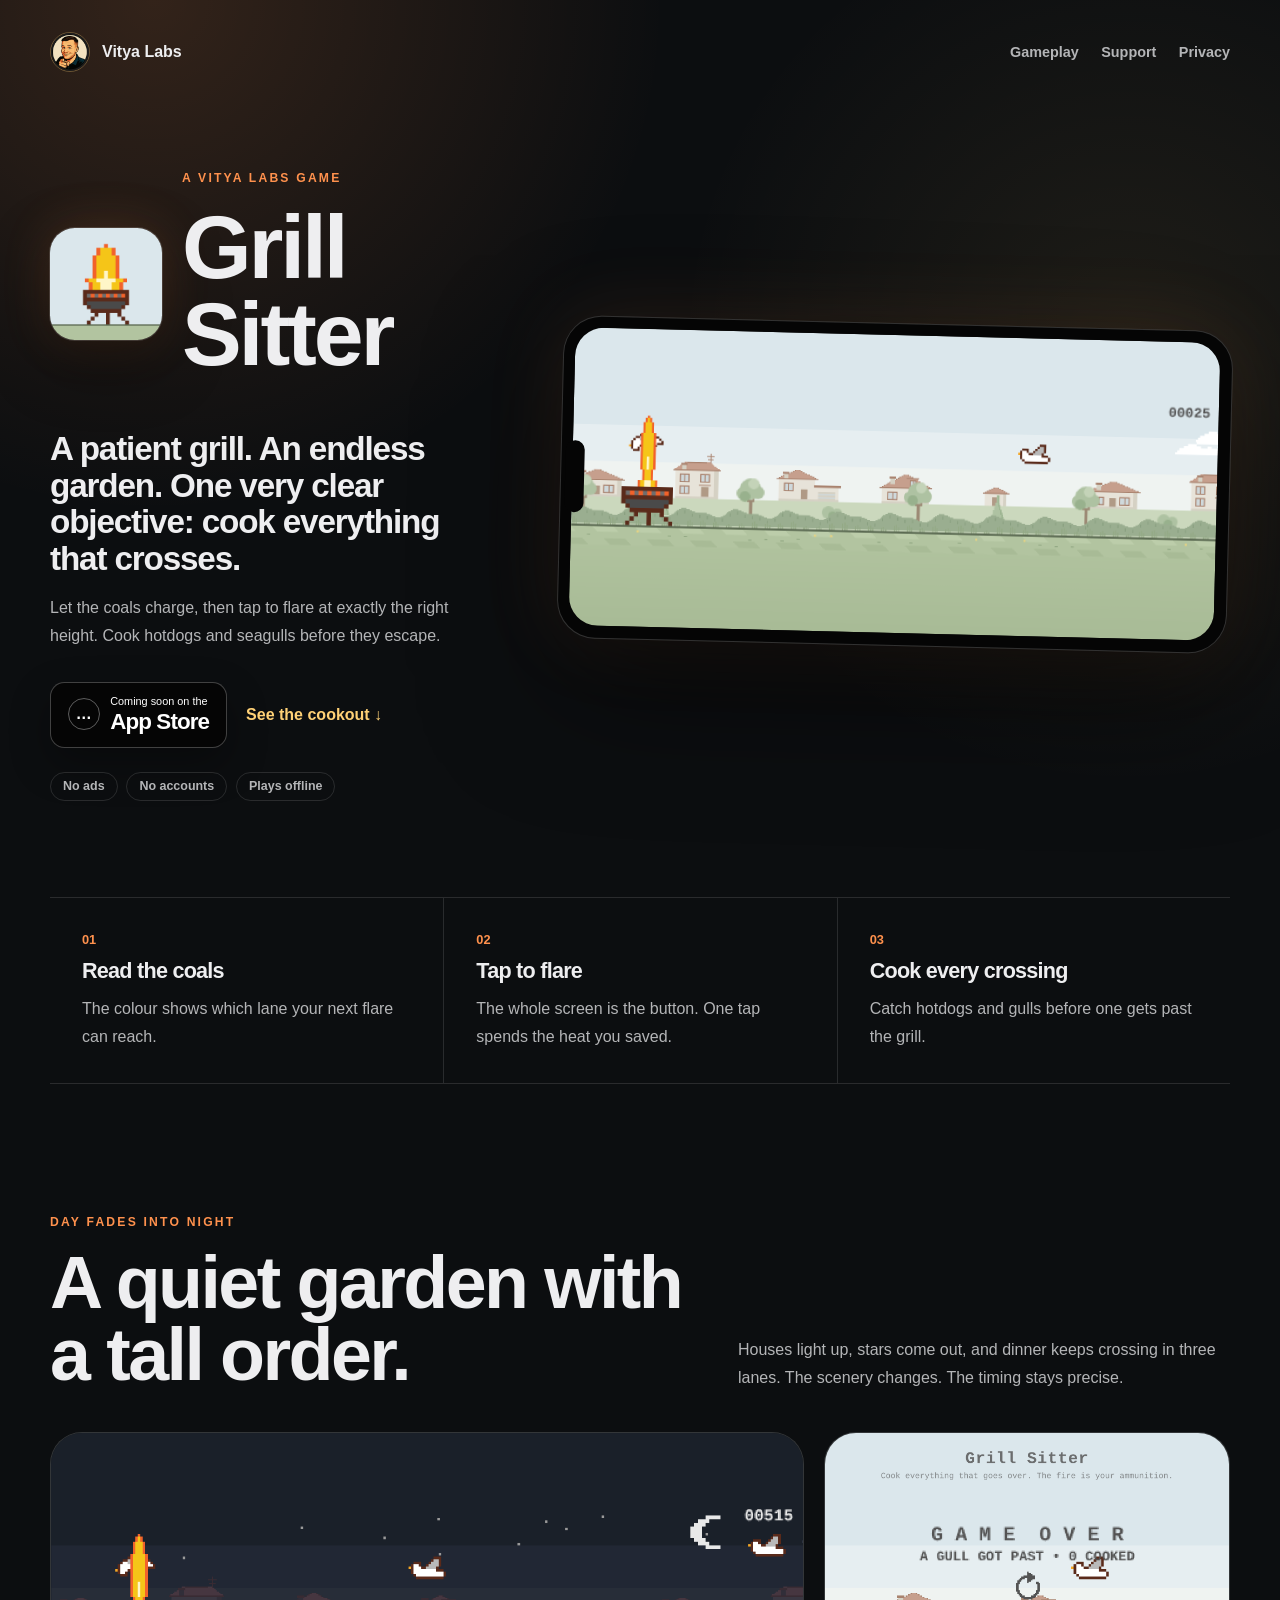
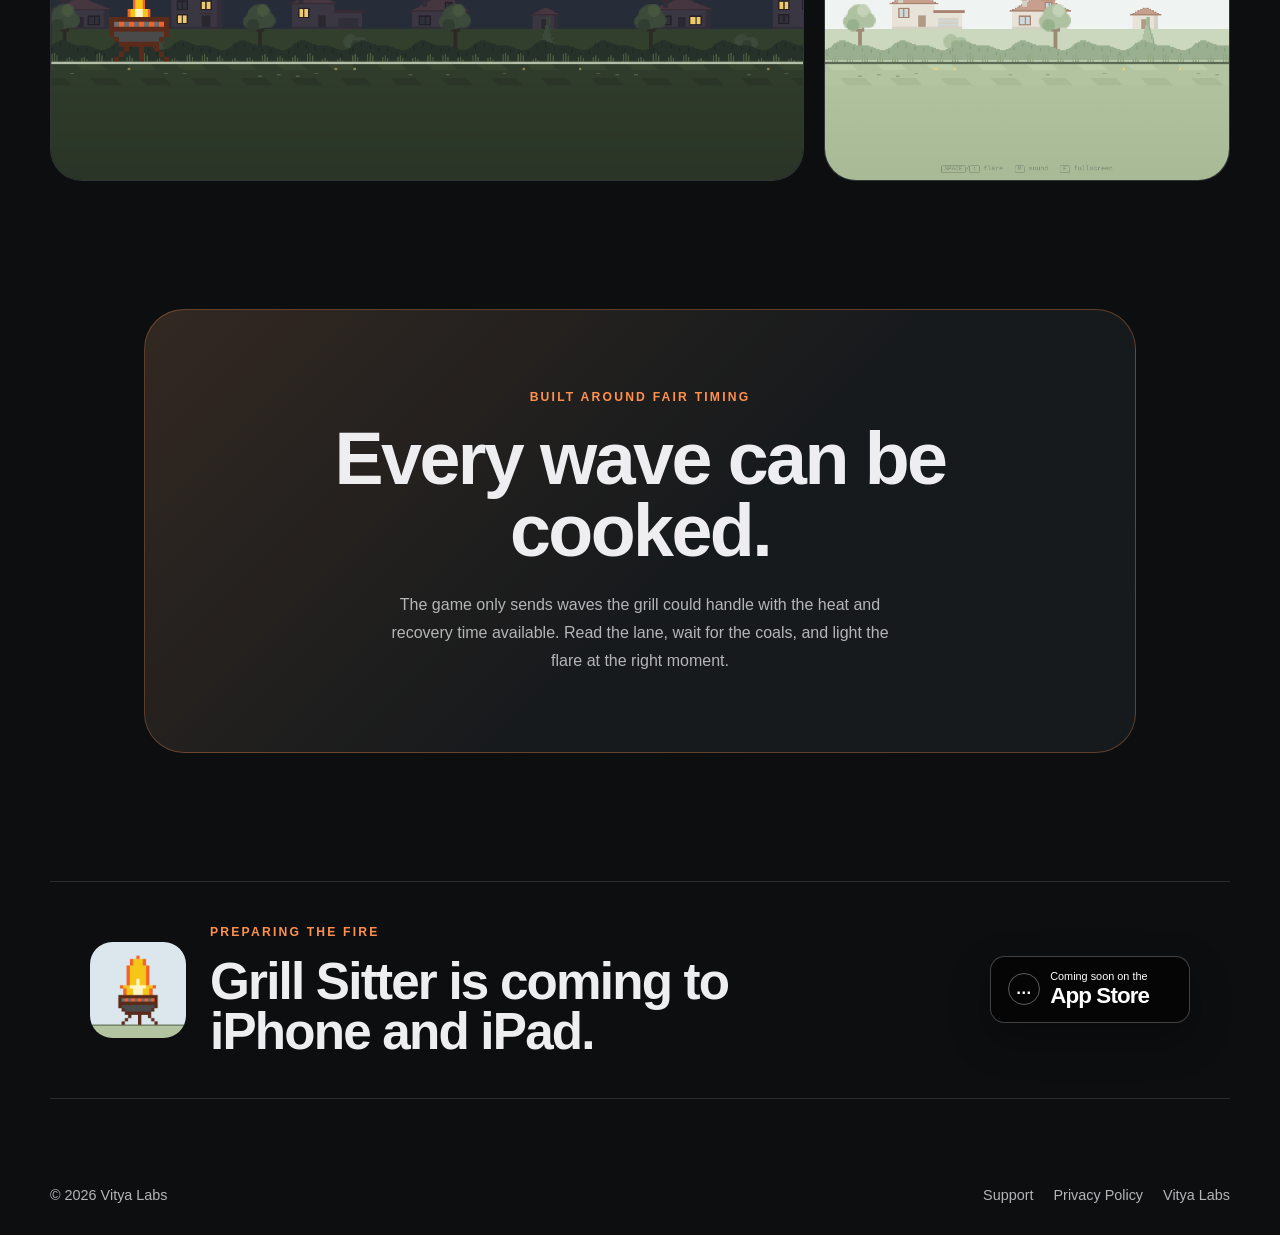
==== grill-sitter/index.html @ 37d4f5b4 "Add Grill Sitter website and supporting assets This commit introduces a new microsite for the Grill " ====
<!doctype html>
<html lang="en">
<head>
  <meta charset="utf-8">
  <meta name="viewport" content="width=device-width, initial-scale=1">
  <title>Grill Sitter | Vitya Labs</title>
  <meta name="description" content="Grill Sitter is a pixel-art timing game for iPhone and iPad from Vitya Labs.">
  <meta name="theme-color" content="#0c0e10">
  <meta property="og:title" content="Grill Sitter | Vitya Labs">
  <meta property="og:description" content="Charge the coals, time the flare, and cook every crossing.">
  <meta property="og:type" content="website">
  <meta property="og:image" content="./assets/icon.png">
  <link rel="icon" type="image/png" href="./assets/icon.png">
  <link rel="apple-touch-icon" href="./assets/icon.png">
  <link rel="stylesheet" href="./styles.css">
</head>
<body>
  <main class="shell landing-shell">
    <header class="topbar">
      <a class="brand" href="../">
        <img src="../assets/icons/vitya-logo_big.jpg" alt="">
        <span>Vitya Labs</span>
      </a>
      <nav class="landing-nav" aria-label="Grill Sitter navigation">
        <a href="#gameplay">Gameplay</a>
        <a href="./support.html">Support</a>
        <a href="./privacy.html">Privacy</a>
      </nav>
    </header>

    <section class="game-hero">
      <div class="game-hero-copy">
        <div class="game-title-row">
          <img class="app-icon" src="./assets/icon.png" alt="Grill Sitter app icon">
          <div>
            <p class="eyebrow">A Vitya Labs game</p>
            <h1>Grill Sitter</h1>
          </div>
        </div>
        <p class="lead">
          A patient grill. An endless garden. One very clear objective:
          cook everything that crosses.
        </p>
        <p class="hero-detail">
          Let the coals charge, then tap to flare at exactly the right height.
          Cook hotdogs and seagulls before they escape.
        </p>
        <div class="hero-actions">
          <span class="store-badge store-badge--disabled" aria-label="Grill Sitter — coming soon on the App Store">
            <span class="store-arrow" aria-hidden="true">…</span>
            <span>
              <small>Coming soon on the</small>
              <strong>App Store</strong>
            </span>
          </span>
          <a class="text-link" href="#gameplay">See the cookout ↓</a>
        </div>
        <ul class="hero-facts" aria-label="Game highlights">
          <li>No ads</li>
          <li>No accounts</li>
          <li>Plays offline</li>
        </ul>
      </div>

      <div class="hero-device" aria-label="Grill Sitter daytime gameplay">
        <div class="device-camera" aria-hidden="true"></div>
        <img src="./assets/gameplay-day.png" alt="Grill Sitter flaring beneath crossing seagulls in a suburban garden during the day">
      </div>
    </section>

    <section class="feature-strip" aria-label="How to play">
      <article>
        <span>01</span>
        <h2>Read the coals</h2>
        <p>The colour shows which lane your next flare can reach.</p>
      </article>
      <article>
        <span>02</span>
        <h2>Tap to flare</h2>
        <p>The whole screen is the button. One tap spends the heat you saved.</p>
      </article>
      <article>
        <span>03</span>
        <h2>Cook every crossing</h2>
        <p>Catch hotdogs and gulls before one gets past the grill.</p>
      </article>
    </section>

    <section class="showcase" id="gameplay">
      <div class="showcase-heading">
        <div>
          <p class="eyebrow">Day fades into night</p>
          <h2>A quiet garden with a tall order.</h2>
        </div>
        <p>
          Houses light up, stars come out, and dinner keeps crossing in three
          lanes. The scenery changes. The timing stays precise.
        </p>
      </div>

      <div class="screen-grid">
        <figure class="screen-card screen-card-wide">
          <img src="./assets/gameplay-night.png" alt="Grill Sitter at night with a tall flame, moon, lit houses, and crossing seagulls">
          <figcaption>
            <strong>Night shift</strong>
            <span>Moonlight, lit windows, and the same split-second timing.</span>
          </figcaption>
        </figure>
        <figure class="screen-card">
          <img src="./assets/game-over.png" alt="Grill Sitter game-over screen after a seagull gets past the grill">
          <figcaption>
            <strong>One more shift?</strong>
            <span>Your best cooked score stays on your device.</span>
          </figcaption>
        </figure>
      </div>
    </section>

    <section class="fairness-card">
      <p class="eyebrow">Built around fair timing</p>
      <h2>Every wave can be cooked.</h2>
      <p>
        The game only sends waves the grill could handle with the heat and
        recovery time available. Read the lane, wait for the coals, and light
        the flare at the right moment.
      </p>
    </section>

    <section class="final-cta">
      <img class="final-icon" src="./assets/icon.png" alt="">
      <div>
        <p class="eyebrow">Preparing the fire</p>
        <h2>Grill Sitter is coming to iPhone and iPad.</h2>
      </div>
      <span class="store-badge compact store-badge--disabled" aria-label="Grill Sitter — coming soon on the App Store">
        <span class="store-arrow" aria-hidden="true">…</span>
        <span>
          <small>Coming soon on the</small>
          <strong>App Store</strong>
        </span>
      </span>
    </section>

    <footer class="landing-footer">
      <span>© 2026 Vitya Labs</span>
      <div>
        <a href="./support.html">Support</a>
        <a href="./privacy.html">Privacy Policy</a>
        <a href="../">Vitya Labs</a>
      </div>
    </footer>
  </main>
</body>
</html>
---- grill-sitter/styles.css ----
@import url("../hotdog-runner/styles.css");

.store-badge--disabled {
  cursor: default;
  user-select: none;
}

.store-badge--disabled:hover {
  border-color: rgba(255, 255, 255, 0.2);
  transform: none;
}
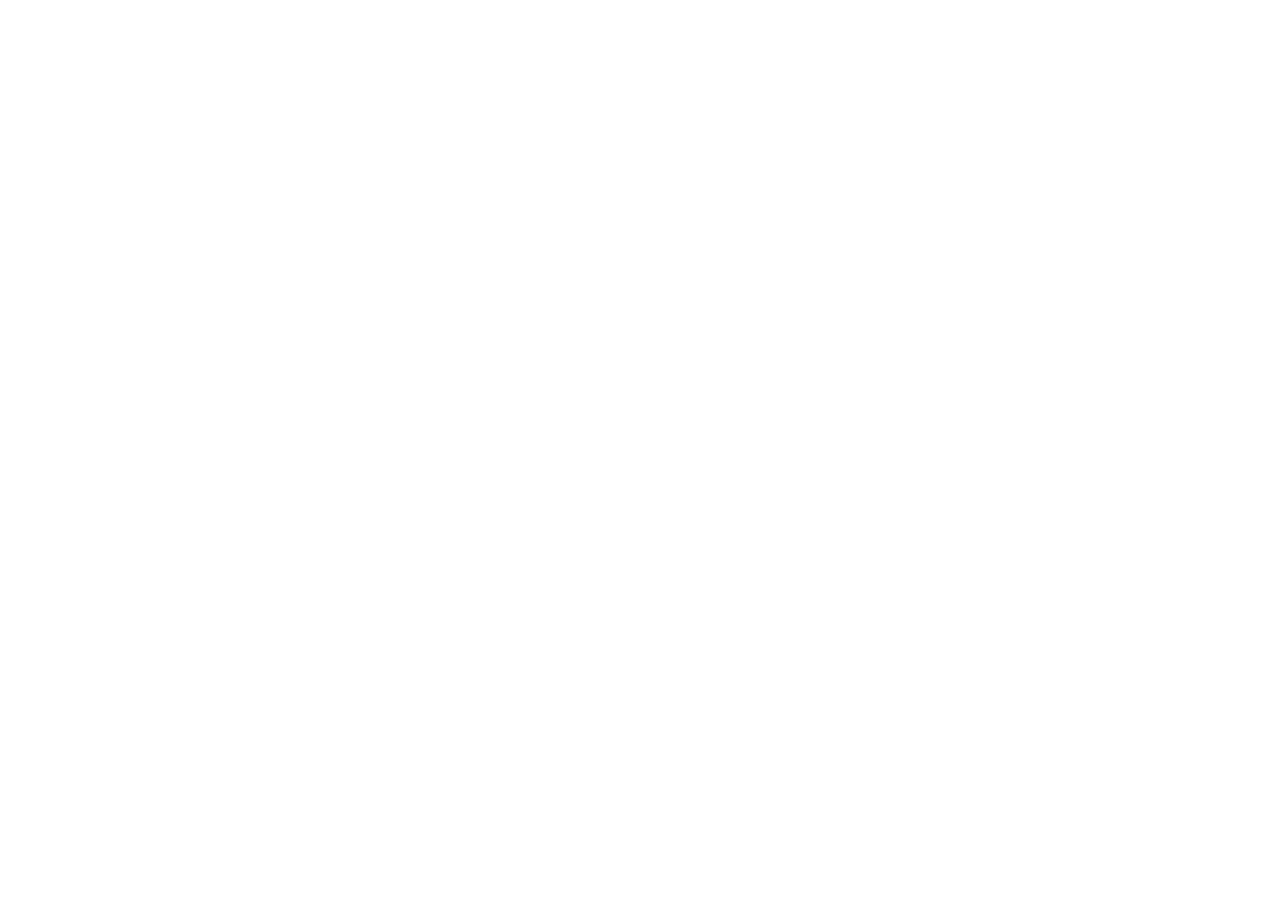
==== commit 7ba1e9fb: "Redirect game pages to Vitya Games" ====
--- a/grill-sitter/index.html
+++ b/grill-sitter/index.html
@@ -3,152 +3,12 @@
 <head>
   <meta charset="utf-8">
   <meta name="viewport" content="width=device-width, initial-scale=1">
-  <title>Grill Sitter | Vitya Labs</title>
-  <meta name="description" content="Grill Sitter is a pixel-art timing game for iPhone and iPad from Vitya Labs.">
-  <meta name="theme-color" content="#0c0e10">
-  <meta property="og:title" content="Grill Sitter | Vitya Labs">
-  <meta property="og:description" content="Charge the coals, time the flare, and cook every crossing.">
-  <meta property="og:type" content="website">
-  <meta property="og:image" content="./assets/icon.png">
-  <link rel="icon" type="image/png" href="./assets/icon.png">
-  <link rel="apple-touch-icon" href="./assets/icon.png">
-  <link rel="stylesheet" href="./styles.css">
+  <title>Grill Sitter moved to Vitya Games</title>
+  <meta http-equiv="refresh" content="0; url=https://vitya-games.github.io/grill-sitter/">
+  <link rel="canonical" href="https://vitya-games.github.io/grill-sitter/">
+  <script>location.replace("https://vitya-games.github.io/grill-sitter/" + location.search + location.hash);</script>
 </head>
 <body>
-  <main class="shell landing-shell">
-    <header class="topbar">
-      <a class="brand" href="../">
-        <img src="../assets/icons/vitya-logo_big.jpg" alt="">
-        <span>Vitya Labs</span>
-      </a>
-      <nav class="landing-nav" aria-label="Grill Sitter navigation">
-        <a href="#gameplay">Gameplay</a>
-        <a href="./support.html">Support</a>
-        <a href="./privacy.html">Privacy</a>
-      </nav>
-    </header>
-
-    <section class="game-hero">
-      <div class="game-hero-copy">
-        <div class="game-title-row">
-          <img class="app-icon" src="./assets/icon.png" alt="Grill Sitter app icon">
-          <div>
-            <p class="eyebrow">A Vitya Labs game</p>
-            <h1>Grill Sitter</h1>
-          </div>
-        </div>
-        <p class="lead">
-          A patient grill. An endless garden. One very clear objective:
-          cook everything that crosses.
-        </p>
-        <p class="hero-detail">
-          Let the coals charge, then tap to flare at exactly the right height.
-          Cook hotdogs and seagulls before they escape.
-        </p>
-        <div class="hero-actions">
-          <span class="store-badge store-badge--disabled" aria-label="Grill Sitter — coming soon on the App Store">
-            <span class="store-arrow" aria-hidden="true">…</span>
-            <span>
-              <small>Coming soon on the</small>
-              <strong>App Store</strong>
-            </span>
-          </span>
-          <a class="text-link" href="#gameplay">See the cookout ↓</a>
-        </div>
-        <ul class="hero-facts" aria-label="Game highlights">
-          <li>No ads</li>
-          <li>No accounts</li>
-          <li>Plays offline</li>
-        </ul>
-      </div>
-
-      <div class="hero-device" aria-label="Grill Sitter daytime gameplay">
-        <div class="device-camera" aria-hidden="true"></div>
-        <img src="./assets/gameplay-day.png" alt="Grill Sitter flaring beneath crossing seagulls in a suburban garden during the day">
-      </div>
-    </section>
-
-    <section class="feature-strip" aria-label="How to play">
-      <article>
-        <span>01</span>
-        <h2>Read the coals</h2>
-        <p>The colour shows which lane your next flare can reach.</p>
-      </article>
-      <article>
-        <span>02</span>
-        <h2>Tap to flare</h2>
-        <p>The whole screen is the button. One tap spends the heat you saved.</p>
-      </article>
-      <article>
-        <span>03</span>
-        <h2>Cook every crossing</h2>
-        <p>Catch hotdogs and gulls before one gets past the grill.</p>
-      </article>
-    </section>
-
-    <section class="showcase" id="gameplay">
-      <div class="showcase-heading">
-        <div>
-          <p class="eyebrow">Day fades into night</p>
-          <h2>A quiet garden with a tall order.</h2>
-        </div>
-        <p>
-          Houses light up, stars come out, and dinner keeps crossing in three
-          lanes. The scenery changes. The timing stays precise.
-        </p>
-      </div>
-
-      <div class="screen-grid">
-        <figure class="screen-card screen-card-wide">
-          <img src="./assets/gameplay-night.png" alt="Grill Sitter at night with a tall flame, moon, lit houses, and crossing seagulls">
-          <figcaption>
-            <strong>Night shift</strong>
-            <span>Moonlight, lit windows, and the same split-second timing.</span>
-          </figcaption>
-        </figure>
-        <figure class="screen-card">
-          <img src="./assets/game-over.png" alt="Grill Sitter game-over screen after a seagull gets past the grill">
-          <figcaption>
-            <strong>One more shift?</strong>
-            <span>Your best cooked score stays on your device.</span>
-          </figcaption>
-        </figure>
-      </div>
-    </section>
-
-    <section class="fairness-card">
-      <p class="eyebrow">Built around fair timing</p>
-      <h2>Every wave can be cooked.</h2>
-      <p>
-        The game only sends waves the grill could handle with the heat and
-        recovery time available. Read the lane, wait for the coals, and light
-        the flare at the right moment.
-      </p>
-    </section>
-
-    <section class="final-cta">
-      <img class="final-icon" src="./assets/icon.png" alt="">
-      <div>
-        <p class="eyebrow">Preparing the fire</p>
-        <h2>Grill Sitter is coming to iPhone and iPad.</h2>
-      </div>
-      <span class="store-badge compact store-badge--disabled" aria-label="Grill Sitter — coming soon on the App Store">
-        <span class="store-arrow" aria-hidden="true">…</span>
-        <span>
-          <small>Coming soon on the</small>
-          <strong>App Store</strong>
-        </span>
-      </span>
-    </section>
-
-    <footer class="landing-footer">
-      <span>© 2026 Vitya Labs</span>
-      <div>
-        <a href="./support.html">Support</a>
-        <a href="./privacy.html">Privacy Policy</a>
-        <a href="../">Vitya Labs</a>
-      </div>
-    </footer>
-  </main>
+  <p>Grill Sitter moved to <a href="https://vitya-games.github.io/grill-sitter/">Vitya Games</a>.</p>
 </body>
 </html>
